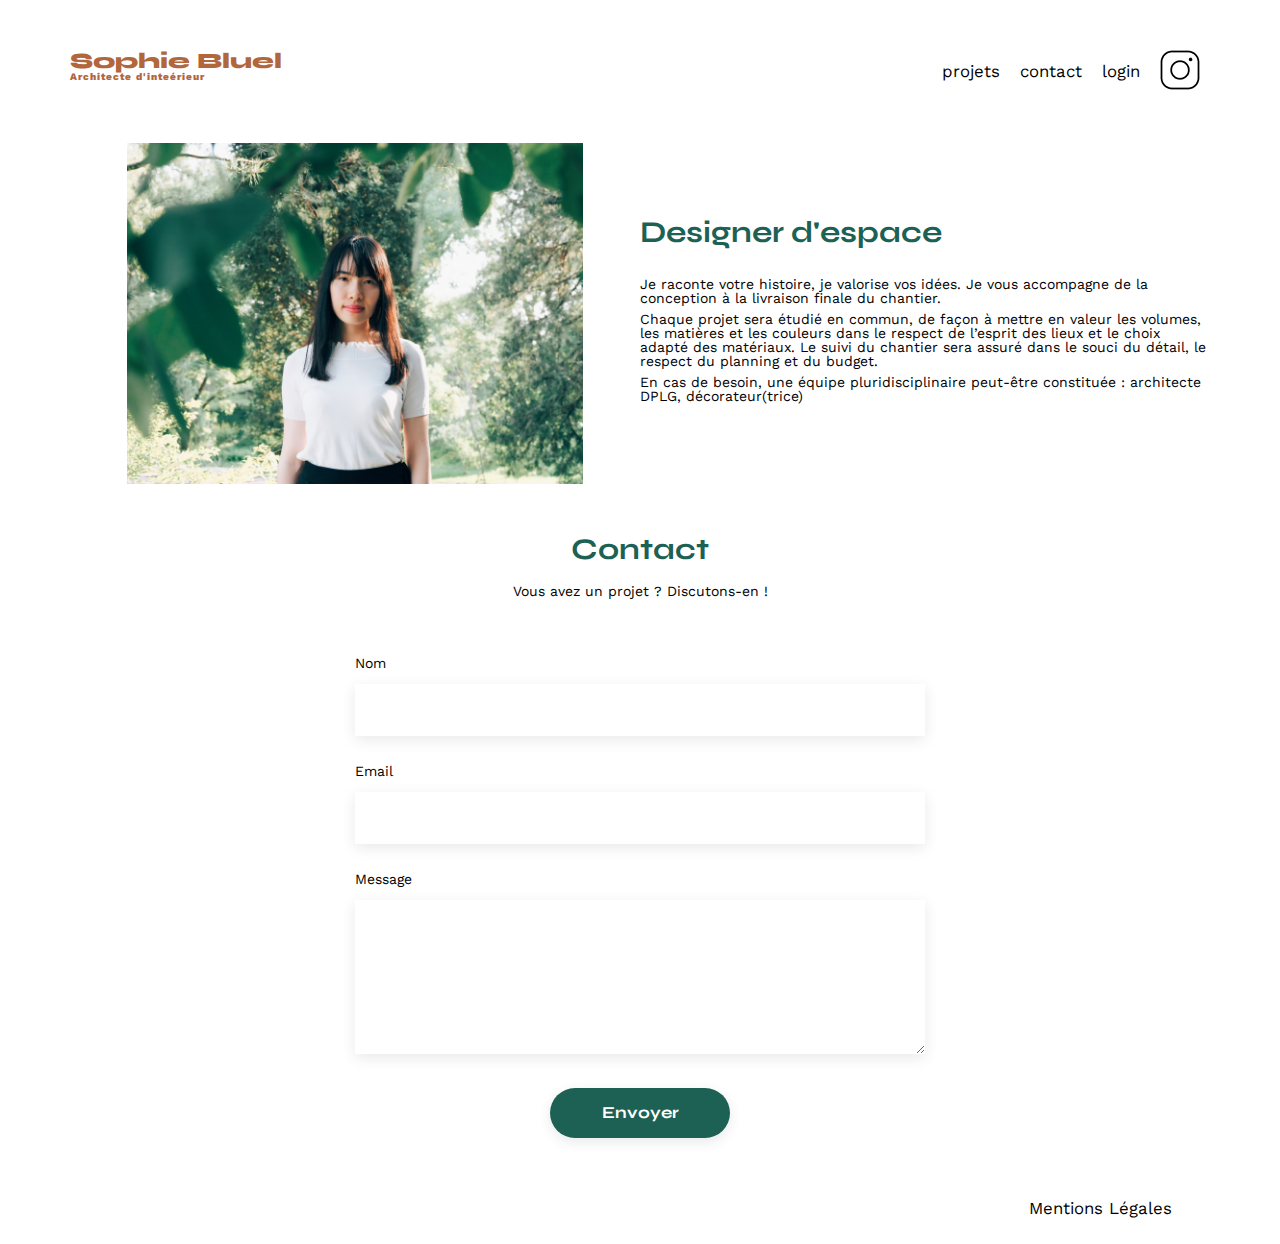
==== FrontEnd/index.html @ aadf54b1 "Filtre et page de login" ====
<!DOCTYPE html>
<html lang="fr">
<head>
	<meta charset="UTF-8">
	<title>Sophie Bluel - Architecte d'intérieur</title>
	<meta name="viewport" content="width=device-width, initial-scale=1.0">
	<link rel="preconnect" href="https://fonts.googleapis.com">
	<link rel="preconnect" href="https://fonts.gstatic.com" crossorigin>
	<link href="https://fonts.googleapis.com/css2?family=Syne:wght@700;800&family=Work+Sans&display=swap" rel="stylesheet">
	<meta name="description" content="">
	<link rel="stylesheet" href="./assets/style.css">
</head>
<body>
<header>
	<h1>Sophie Bluel <span>Architecte d'inteérieur</span></h1>
	<nav>
		<ul>
			<li class="boutonprojets">projets</li>
			<li>contact</li>
			<li class="boutonlogin">login</li>
			<li><img src="./assets/icons/instagram.png" alt="Instagram"></li>
		</ul>
	</nav>
</header>
<main>
	<div id="displaynone">
		<section id="introduction">
			<figure>
				<img src="./assets/images/sophie-bluel.png" alt="">
			</figure>
			<article>
				<h2>Designer d'espace</h2>
				<p>Je raconte votre histoire, je valorise vos idées. Je vous accompagne de la conception à la livraison finale du chantier.</p>
				<p>Chaque projet sera étudié en commun, de façon à mettre en valeur les volumes, les matières et les couleurs dans le respect de l’esprit des lieux et le choix adapté des matériaux. Le suivi du chantier sera assuré dans le souci du détail, le respect du planning et du budget.</p>
				<p>En cas de besoin, une équipe pluridisciplinaire peut-être constituée : architecte DPLG, décorateur(trice)</p>
			</article>
		</section>
		<section id="portfolio">
			
		</section>
		<section id="contact">
			<h2>Contact</h2>
			<p>Vous avez un projet ? Discutons-en !</p>
			<form action="#" method="post">
				<label for="name">Nom</label>
				<input type="text" name="name" id="name">
				<label for="email">Email</label>
				<input type="email" name="email" id="email">
				<label for="message">Message</label>
				<textarea name="message" id="message" cols="30" rows="10"></textarea>
				<input type="submit" value="Envoyer">
			</form>
		</section>
	</div>
	<div class="login displaynone">
		<h2>Log In</h2>
		<form class="formlogin" action="#" method="post">
			<label for="E-mail">E-mail</label>
			<input type="text" name="name" id="name">
			<label for="password">Mot de passe</label>
			<input type="password" name="email" id="email">
			<input class="boutonlog" type="submit" value="Se connecter">
			<a href="#">Mot de passe oublié</a>
		</form>
		
	</div>
</main>

<footer>
	<nav>
		<ul>
			<li>Mentions Légales</li>
		</ul>
	</nav>
</footer>

<script type="module" src="./assets/js/test.js"></script>
</body>
</html>
---- FrontEnd/assets/style.css ----
/* http://meyerweb.com/eric/tools/css/reset/
   v2.0 | 20110126
   License: none (public domain)
*/

html, body, div, span, applet, object, iframe,
h1, h2, h3, h4, h5, h6, p, blockquote, pre,
a, abbr, acronym, address, big, cite, code,
del, dfn, em, img, ins, kbd, q, s, samp,
small, strike, strong, sub, sup, tt, var,
b, u, i, center,
dl, dt, dd, ol, ul, li,
fieldset, form, label, legend,
table, caption, tbody, tfoot, thead, tr, th, td,
article, aside, canvas, details, embed,
figure, figcaption, footer, header, hgroup,
menu, nav, output, ruby, section, summary,
time, mark, audio, video {
	margin: 0;
	padding: 0;
	border: 0;
	font-size: 100%;
	font: inherit;
	vertical-align: baseline;
}
/* HTML5 display-role reset for older browsers */
article, aside, details, figcaption, figure,
footer, header, hgroup, menu, nav, section {
	display: block;
}
body {
	line-height: 1;
}
ol, ul {
	list-style: none;
}
blockquote, q {
	quotes: none;
}
blockquote:before, blockquote:after,
q:before, q:after {
	content: '';
	content: none;
}
table {
	border-collapse: collapse;
	border-spacing: 0;
}
/** end reset css**/
body {
	max-width: 1140px;
	margin:auto;
	font-family: 'Work Sans' ;
	font-size: 14px;
}
header {
	display: flex;
	justify-content: space-between;
	margin: 50px 0
}
section {
	margin: 50px 0
}

h1{
	display: flex;
	flex-direction: column;
	font-family: 'Syne';
	font-size: 22px;
	font-weight: 800;
	color: #B1663C
}

h1 > span {
	font-family: 'Work Sans';
	font-size:10px;
	letter-spacing: 0.1em;
;
}

h2{
	font-family: 'Syne';
	font-weight: 700;
	font-size: 30px;
	color: #1D6154
}
h3{
	font-family: 'Syne';
	font-weight: 700;
	font-size: 25px;
	color: #1D6154
}
nav ul {
	display: flex;
	align-items: center;
	list-style-type: none;

}
nav li {
	padding: 0 10px;
	font-size: 1.2em;
}

li:hover {
	color: #B1663C;
}
#introduction {
	display: flex;
	align-items: center;
}
#introduction figure {
	flex: 1
}
#introduction img {
	display: block;
	margin: auto;
	width: 80%;
}

#introduction article {
	flex: 1
}
#introduction h2 {
	margin-bottom: 1em;
}

#introduction p {
	margin-bottom: 0.5em;
}
#portfolio h2 {
	text-align: center;
	margin-bottom: 1em;
}
.gallery {
	width: 100%;
	display: grid;
	grid-template-columns: 1fr 1fr 1fr;
	grid-column-gap: 20px;
	grid-row-gap: 20px;
}

.gallery img {
	width: 100%;

}
#contact {
	width: 50%;
margin: auto;
}
#contact > * {
	text-align: center;

}
#contact h2{
	margin-bottom: 20px;
}
#contact form {
	text-align: left;
	margin-top:30px;
	display: flex;
	flex-direction: column;
}

#contact input {
	height: 50px;
	font-size: 1.2em;
	border: none;
	box-shadow: 0px 4px 14px rgba(0, 0, 0, 0.09);
}
#contact label {
	margin: 2em 0 1em 0;
}
#contact textarea {
	border: none;
	box-shadow: 0px 4px 14px rgba(0, 0, 0, 0.09);
}

input[type="submit"]{
	font-family: 'Syne';
	font-weight: 700;
	color: white;
	background-color: #1D6154;
	margin : 2em auto ;
	width: 180px;
	text-align: center;
	border-radius: 60px ;
}

footer nav ul {
	display: flex;
	justify-content: flex-end;
	margin: 2em
}

.bouton{
	background-color:white;
    color:#1d6356;
    box-shadow: 0px 0px 2px 2px rgb(29,99,86);
    border-radius:30px;
	border-color: #1D6154;
	margin-right: 2%;
	height: 30px;
	padding: 1%;
	margin: 1%;
	}
.bouton:hover{
	background-color: #1D6154;
	color: white;
	animation-name: bouton;
	animation-duration: 1s;
}
@keyframes bouton {
	from{
		opacity: 0;
	}
	to{
		opacity: 1;
	}
}	
.filtres{
	display: flex;
	justify-content: center;
	margin-bottom: 2%;
}

.filterButton{
	background-color: white;
  color: #1D6154;
  border-color: #1D6154;
  border-radius: 60px;
  font-family: 'Syne';
  font-style: normal;
  font-weight: 700;
  font-size: 16px;
  line-height: 19px;
  text-align: center;
  margin: 10px;
  height: 40px;
  min-width: 100px;
  padding-left: 10px;
  padding-right: 10px;
}

.filterButton:hover{
  background-color: #1D6154;
  color: white;
  cursor: pointer;
}

.filters{
	display: flex;
	flex-direction: row;
	justify-content: center;
}

.login{
	width: 50%;
  margin: auto;
  
}

.hidden{
	visibility: hidden;
}
.login h2{
	text-align: center;
}
.formlogin{
	display: flex;
	flex-direction: column;
}

.formlogin label {
	display: block;
	margin: 2em 0 1em 0;
}

.formlogin input {
  height: 50px;
  font-size: 1.2em;
  border: none;
  box-shadow: 0px 4px 14px rgba(0, 0, 0, 0.09);
  
}

.boutonlog{
	width: 40%;
}

.formlogin a {
	text-align: center;
	text-decoration: none;
	color: black;
}

.formlogin input[type="text"] {
	width: 85%;
}

.formlogin input[type="password"] {
	width: 85%;
}

.displaynone{
	display: none;
}
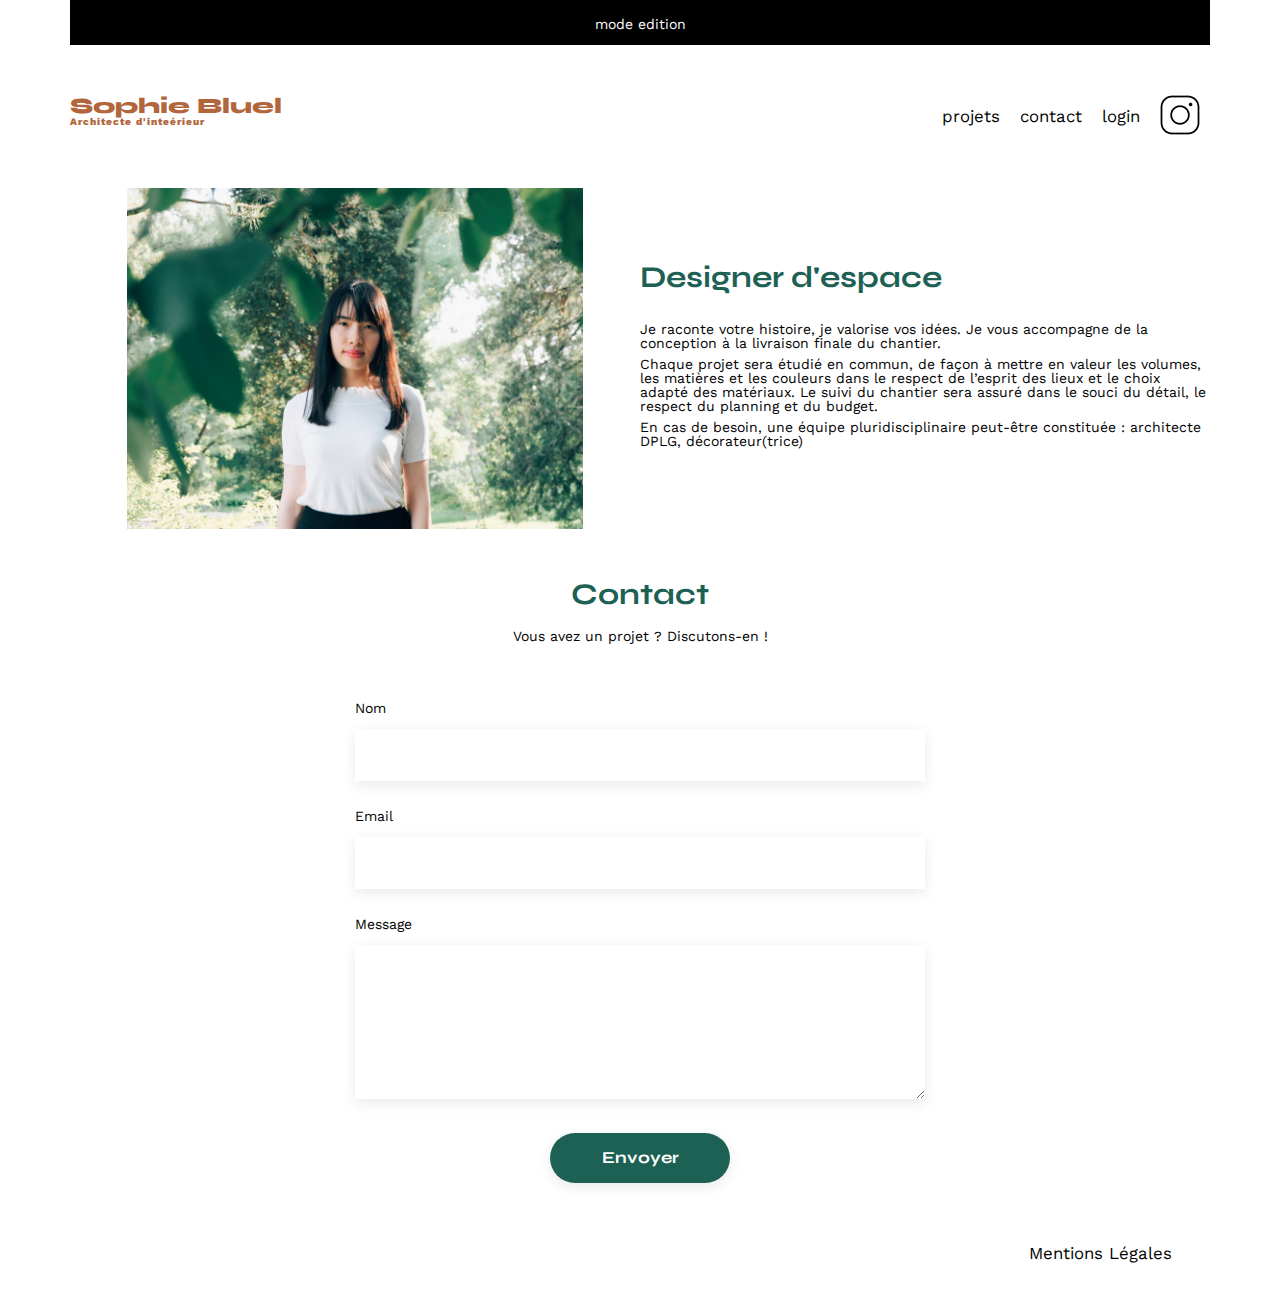
==== commit 29013ca1: "log in fini" ====
--- a/FrontEnd/index.html
+++ b/FrontEnd/index.html
@@ -11,13 +11,19 @@
 	<link rel="stylesheet" href="./assets/style.css">
 </head>
 <body>
+	<div id="edition" class="edition ">
+		<i class="fa fa-light fa-pen-to-square" aria-hidden="true"></i>
+		<p class="white">mode edition</p>
+	</div>
 <header>
+	
 	<h1>Sophie Bluel <span>Architecte d'inteérieur</span></h1>
 	<nav>
 		<ul>
 			<li class="boutonprojets">projets</li>
 			<li>contact</li>
 			<li class="boutonlogin">login</li>
+			<li class="displaynone boutonlogout">logout</li>
 			<li><img src="./assets/icons/instagram.png" alt="Instagram"></li>
 		</ul>
 	</nav>
@@ -52,18 +58,6 @@
 			</form>
 		</section>
 	</div>
-	<div class="login displaynone">
-		<h2>Log In</h2>
-		<form class="formlogin" action="#" method="post">
-			<label for="E-mail">E-mail</label>
-			<input type="text" name="name" id="name">
-			<label for="password">Mot de passe</label>
-			<input type="password" name="email" id="email">
-			<input class="boutonlog" type="submit" value="Se connecter">
-			<a href="#">Mot de passe oublié</a>
-		</form>
-		
-	</div>
 </main>
 
 <footer>
@@ -74,6 +68,6 @@
 	</nav>
 </footer>
 
-<script type="module" src="./assets/js/test.js"></script>
+<script type="module" src="./assets/js/index.js"></script>
 </body>
 </html>
--- a/FrontEnd/assets/style.css
+++ b/FrontEnd/assets/style.css
@@ -301,7 +301,26 @@
 	width: 85%;
 }
 
+.formlogin input[type="email"] {
+	width: 85%;
+}
+
 .displaynone{
 	display: none;
 }
 
+.erreurcss{
+	text-align: center;
+	color: red;
+}
+
+.edition{
+	background-color: black;
+	height: 45px;
+}
+
+.white{
+	color: white;
+	text-align: center;
+	padding-top: 1.5%;
+}
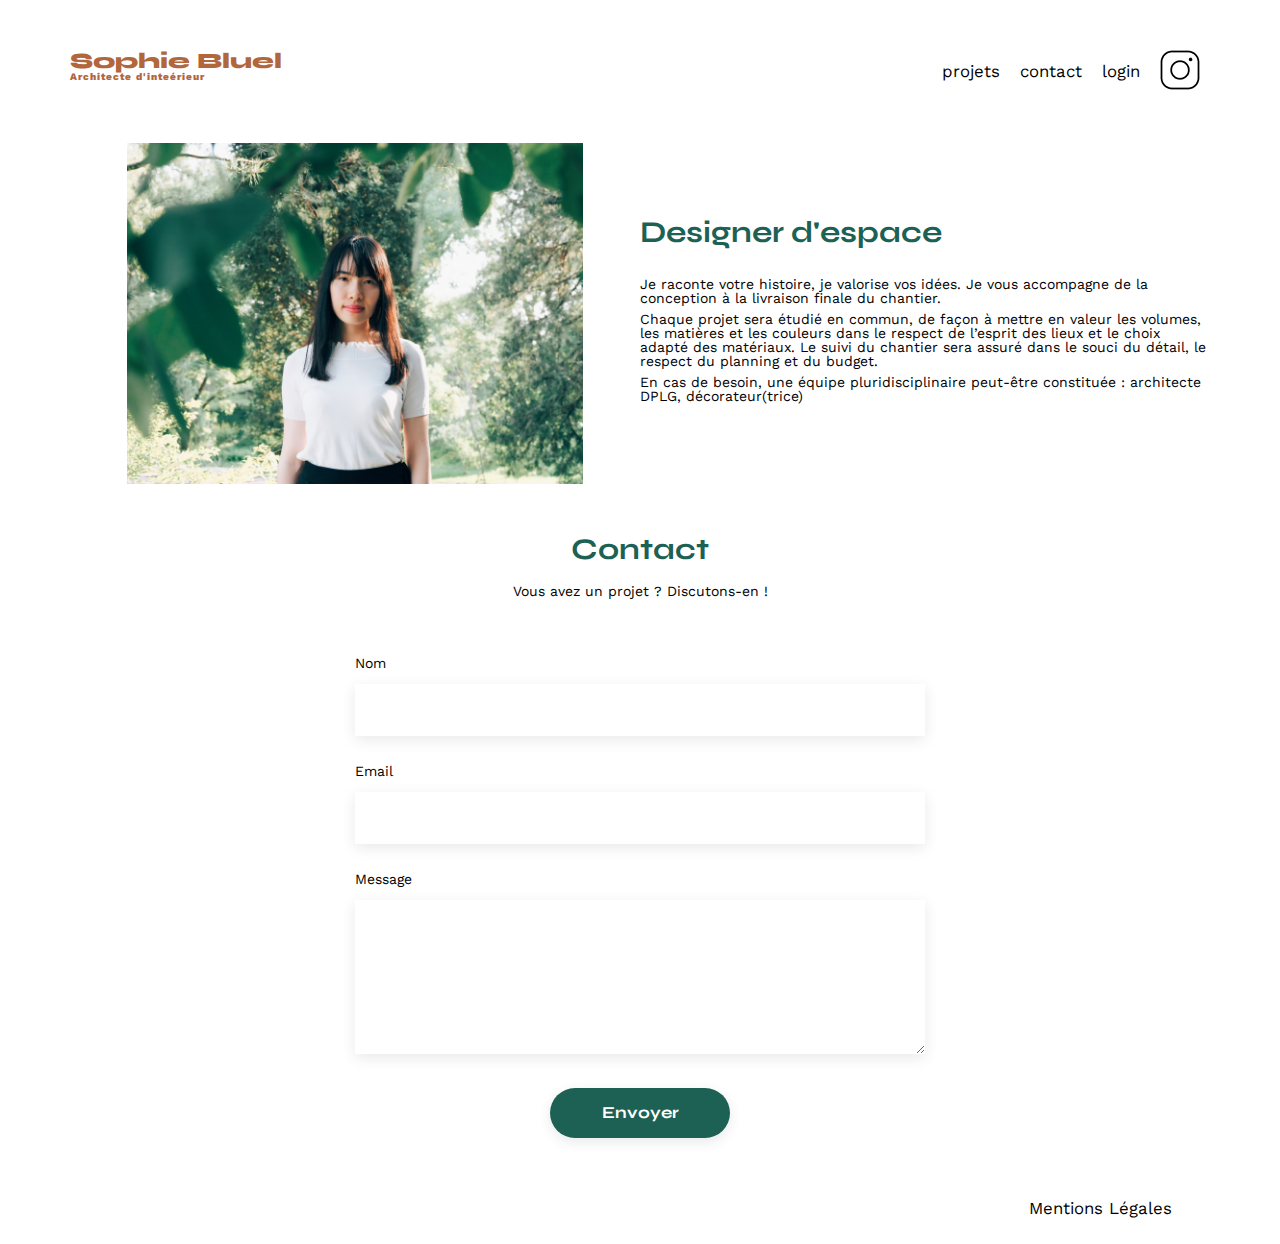
==== commit f9499696: "Début modale" ====
--- a/FrontEnd/index.html
+++ b/FrontEnd/index.html
@@ -11,8 +11,8 @@
 	<link rel="stylesheet" href="./assets/style.css">
 </head>
 <body>
-	<div id="edition" class="edition ">
-		<i class="fa fa-light fa-pen-to-square" aria-hidden="true"></i>
+	<div id="edition" class="edition displaynone">
+		<i class="fa-solid fa-pen-to-square"></i>
 		<p class="white">mode edition</p>
 	</div>
 <header>
@@ -42,7 +42,7 @@
 			</article>
 		</section>
 		<section id="portfolio">
-			
+			<p><a class="boutonmodale displaynone" href="#"><i class="fa-solid fa-pen-to-square"></i>Modale</a></p>
 		</section>
 		<section id="contact">
 			<h2>Contact</h2>
--- a/FrontEnd/assets/style.css
+++ b/FrontEnd/assets/style.css
@@ -316,11 +316,59 @@
 
 .edition{
 	background-color: black;
-	height: 45px;
+	height: 60px;
 }
 
 .white{
 	color: white;
 	text-align: center;
-	padding-top: 1.5%;
-}
+	padding-top: 2.5%;
+}
+
+.fa-pen-to-square{
+	color: red;
+	position: absolute;
+	right: 20px;
+}
+
+.modale{
+	display: flex;
+	justify-content: center;
+	align-items: center;
+	position: fixed;
+	top: 0;
+	left: 0;
+	width: 100%;
+	height: 100%;
+	background: rgba(0, 0, 0, 0.8);
+	
+}
+
+.modales{
+	position: fixed;
+	top: 0;
+	left: 0;
+	width: 100%;
+	height: 100%;
+	background: rgba(0, 0, 0, 0.8);
+}
+
+.modale-wrapper{
+	background-color: white;
+	border-radius: 10px;
+	width: 50%;
+	height: 50%;
+	padding: 20px;
+	overflow: auto;
+	
+}
+
+.modaleContentCatalogue {
+	display: grid;
+	justify-content: flex-start;
+	width: 80%;
+	margin: auto;
+	grid-template-columns: 1fr 1fr 1fr 1fr 1fr;
+	grid-column-gap: 10px;
+	grid-row-gap: 10px;
+  }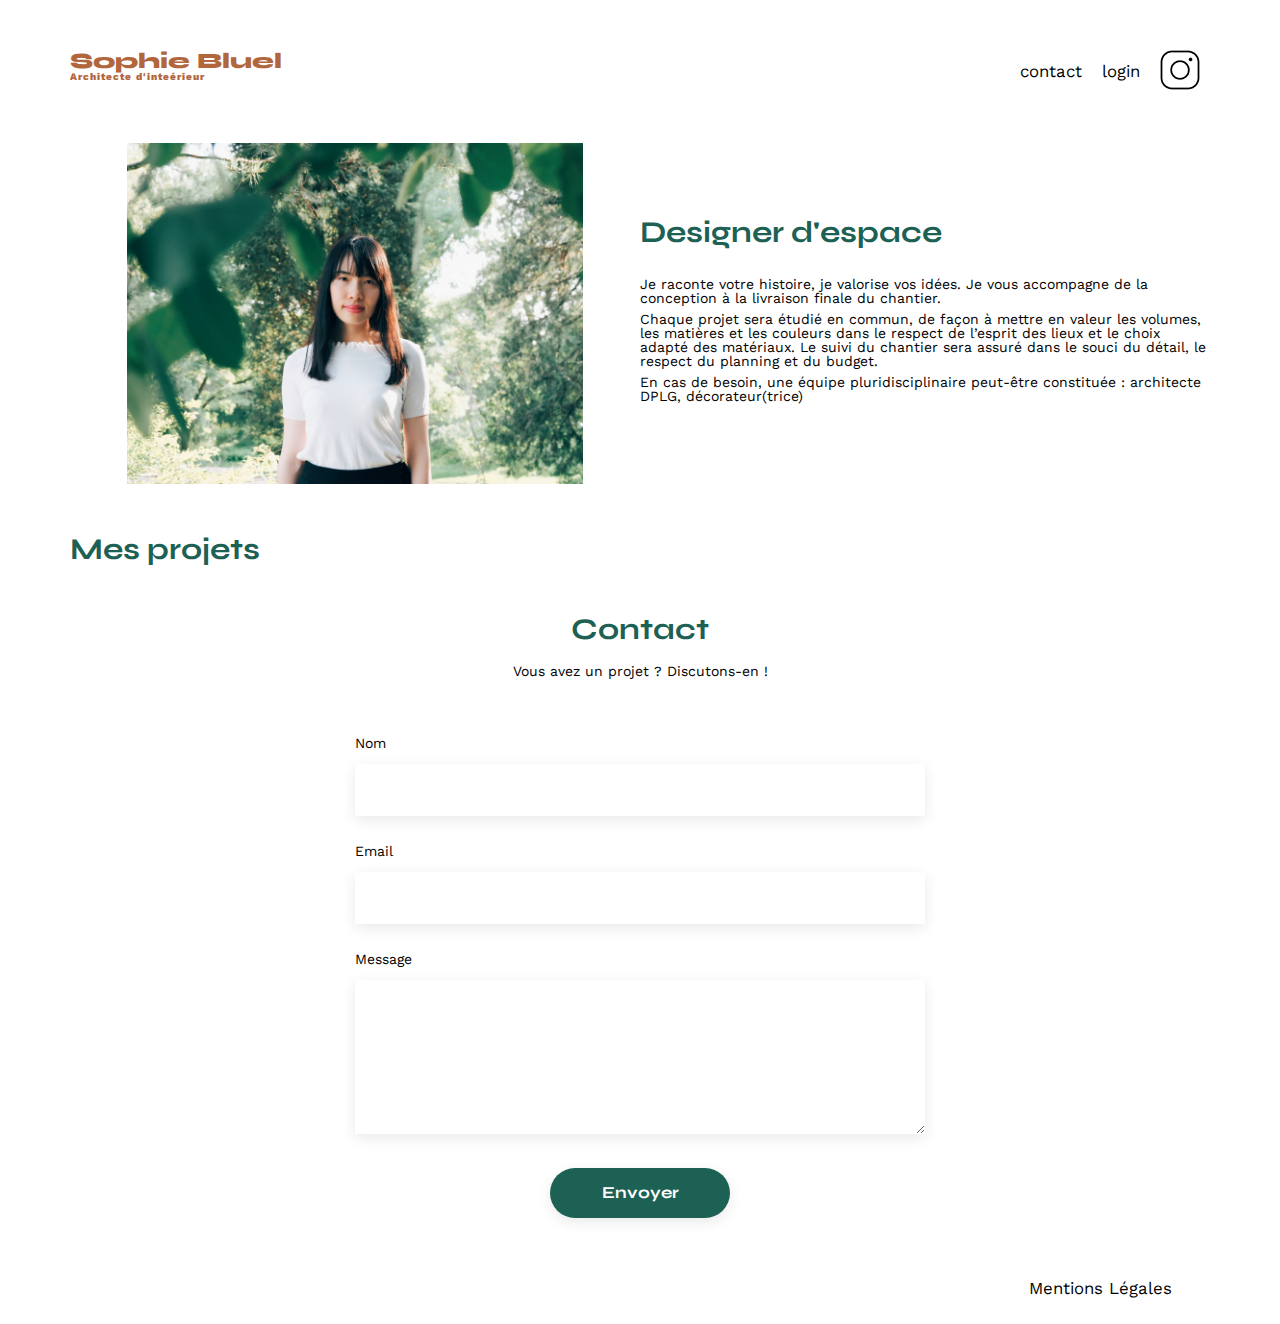
==== commit e4370a22: "Modale 2 style" ====
--- a/FrontEnd/index.html
+++ b/FrontEnd/index.html
@@ -7,6 +7,7 @@
 	<link rel="preconnect" href="https://fonts.googleapis.com">
 	<link rel="preconnect" href="https://fonts.gstatic.com" crossorigin>
 	<link href="https://fonts.googleapis.com/css2?family=Syne:wght@700;800&family=Work+Sans&display=swap" rel="stylesheet">
+	<link rel="stylesheet" href="https://cdnjs.cloudflare.com/ajax/libs/font-awesome/6.4.0/css/all.min.css">
 	<meta name="description" content="">
 	<link rel="stylesheet" href="./assets/style.css">
 </head>
@@ -41,8 +42,15 @@
 				<p>En cas de besoin, une équipe pluridisciplinaire peut-être constituée : architecte DPLG, décorateur(trice)</p>
 			</article>
 		</section>
-		<section id="portfolio">
-			<p><a class="boutonmodale displaynone" href="#"><i class="fa-solid fa-pen-to-square"></i>Modale</a></p>
+		<section id="works">
+			<h2>Mes projets</h2>
+			<a class="boutonmodale displaynone" href="#">Modale</a>
+			<div id="filters"></div>
+			<div id="gallery" class="gallery"></div>
+		</section>
+		<section id="portfolio" class="positionrelative">
+			<p>
+			</i></p>
 		</section>
 		<section id="contact">
 			<h2>Contact</h2>
@@ -58,6 +66,52 @@
 			</form>
 		</section>
 	</div>
+	<aside id = "modale" class="displaynone modaleSection" aria-hidden="true" role="dialog" aria-modal="false" aria-labelledby="modaleTitle"  >
+        <div class="modale-wrapper modale-stop ">
+        <a href="#" class="closeModale">X<i class="fa-solid fa-x"></i></a>
+        <div class="modale1">
+            <h3 class = "modaleTitle" id="modaleTitle">
+                Galerie Photo
+            </h3>
+            <div class="modaleContentCatalogue" id="modaleContentCatalogue">
+            
+            </div> 
+            <div class="modaleContentAddWorks" id="modaleContentAddworks">
+                
+                <input type="submit" value="Ajouter une photo" id="picAddBtn"></input>
+                <a href="#" id="selfDestructBtn">Supprimer la galerie</a>
+            </div>
+        </div>
+        <div class="modale2 displaynone" >
+            <a href="#" class="arrowLeft"> <i class="fa-solid fa-arrow-left"></i></a>
+            <h3 class = "modaleTitle" id="modaleTitle">
+                Ajout photo
+            </h3>
+                <div class="divAjoutPhotos" id="divAjoutPhotos">
+                   
+                    <div class="divAddWork">
+                    <div class="addWorkFormDiv">
+                    <form class="addWorkForm" method="post">
+                    <div class="dropzone" id="dropzone" >
+						<i class="fa-regular fa-image faAddImgSquare"></i>
+                    <label class="addImgLabel"><p>+ Ajouter Photo </p><p class="addWorkFormMandatoryStar">*</p><input type="file" accept="image/png, image/jpeg" name="image" id="imageInput" required> </input></label>
+                    <p> jpg, png: 4mo max</p>
+                    </div>
+                      
+                        <label class="addWorkLabel"><p>Titre</p> <p class="addWorkFormMandatoryStar">*</p></label>
+                        <input class="addWorkTitle" name="title" required></input>
+                        <label class="addWorkLabel"><p>Catégorie</p><p class="addWorkFormMandatoryStar">*</p></label>
+                        <select type="select" class="selectCategory" name="category" required>
+                          <option value=""></option>
+                        </select>
+                        <hr class="hrLineAddWorkForm">
+                        <input type="submit" value="Ajouter Photo"  id="confirmAddWork">
+                      </form>
+                    </div>
+                  </div>
+                           
+                </div>
+    </aside>
 </main>
 
 <footer>
@@ -68,6 +122,6 @@
 	</nav>
 </footer>
 
-<script type="module" src="./assets/js/index.js"></script>
+<script type="module" src="./assets/js/index1.js"></script>
 </body>
-</html>
+</html>--- a/FrontEnd/assets/style.css
+++ b/FrontEnd/assets/style.css
@@ -176,14 +176,17 @@
 }
 
 input[type="submit"]{
-	font-family: 'Syne';
-	font-weight: 700;
-	color: white;
-	background-color: #1D6154;
-	margin : 2em auto ;
-	width: 180px;
-	text-align: center;
-	border-radius: 60px ;
+  font-family: 'Syne';
+  font-weight: 700;
+  color: white;
+  background-color: #1D6154;
+  margin: 2em auto;
+  line-height: 20px;
+  width: 180px;
+  text-align: center;
+  border-radius: 60px;
+  border-style: none;
+  height: 40px;
 }
 
 footer nav ul {
@@ -305,6 +308,20 @@
 	width: 85%;
 }
 
+.modales{
+	position: fixed;
+	top: 0;
+	left: 0;
+	width: 100%;
+	height: 100%;
+	background: rgba(0, 0, 0, 0.8);
+}
+.modale2 {
+	display: flex;
+ 	position: relative;
+  	flex-direction: column;
+}
+
 .displaynone{
 	display: none;
 }
@@ -328,7 +345,11 @@
 .fa-pen-to-square{
 	color: red;
 	position: absolute;
-	right: 20px;
+	
+}
+
+.modifier{
+	right: 25px;
 }
 
 .modale{
@@ -344,14 +365,7 @@
 	
 }
 
-.modales{
-	position: fixed;
-	top: 0;
-	left: 0;
-	width: 100%;
-	height: 100%;
-	background: rgba(0, 0, 0, 0.8);
-}
+
 
 .modale-wrapper{
 	background-color: white;
@@ -360,6 +374,7 @@
 	height: 50%;
 	padding: 20px;
 	overflow: auto;
+	position: relative;
 	
 }
 
@@ -371,4 +386,167 @@
 	grid-template-columns: 1fr 1fr 1fr 1fr 1fr;
 	grid-column-gap: 10px;
 	grid-row-gap: 10px;
-  }+  }
+
+  .closeModale{
+	position: absolute;
+	right: 50px;
+  }
+
+  .modaleTitle{
+	text-align: center;
+	padding-bottom: 3%;
+  }
+
+  
+  .workModImage{
+	width: 100%;
+	object-fit: cover;
+	height: 16vh;
+	object-position: center;
+  }
+
+  .positionrelative{
+	position: relative;
+  }
+
+  .boutonmodale{
+	position: absolute;
+	right: 35px;
+	text-decoration: none;
+  }
+
+  .modaleContentAddWorks{
+	display: flex;
+  flex-direction: column;
+  align-items: center;
+  justify-content: center;
+  width: 80%;
+  border-top: 1px solid #B3B3B3;
+  margin: auto;
+}
+  
+
+
+.arrowLeft{
+	float: left;
+	position: absolute;
+}
+
+.trashSymbolImgDiv{
+  position: absolute;
+  top: 5px;
+  right: 5px;
+  border-radius: 2px;
+  background-color: black;
+  color: white;
+  width: auto;
+  height: auto;
+  padding: 7px;
+  text-decoration: none;
+}
+.trashSymbolImgDiv a{
+	text-decoration: inherit;
+	
+}
+a {
+	color: inherit;
+	margin: auto;
+}
+
+.workModFigure{
+  width: 100%;
+  margin-right: 1%;
+  height: auto;
+  margin-bottom: 10px;
+  position: relative;
+  
+}
+
+.dropzone{
+	width: 100%;
+  display: flex;
+  flex-direction: column;
+  justify-content: center;
+  align-items: center;
+  height: 180px;
+  background-color: #E8F1F7;
+}
+
+.fa-image {
+	font-weight: 400;
+}
+
+.divAjoutPhotos{
+	width: 80%;
+	margin: auto;
+}
+
+.addworkFrom{
+	width: 100%;
+	display: flex;
+	flex-direction: column;
+	height: auto;
+	justify-content: space-around;
+}
+
+.addImgLabel{
+  display: flex;
+  width: 50%;
+  background-color: #CBD6DC;
+  border-radius: 50px;
+  height: 40px;
+  font-family: 'Work Sans';
+  font-style: normal;
+  font-weight: 500;
+  font-size: 14px;
+  line-height: 16px;
+  text-align: center;
+  justify-content: center;
+  align-items: center;
+  color: #306685;
+}
+
+.addWorkForm label {
+	margin: 2em 0 1em 0;
+}
+
+.addworkFormMandatoryStar{
+	color: red;
+}
+
+#imageInput{
+	display: none;
+}
+
+.addWorkLabel {
+	display: flex;
+}
+
+.addWorkTitle{
+  height: 50px;
+  font-size: 1.2em;
+  border: none;
+  box-shadow: 0px 4px 14px rgba(0, 0, 0, 0.09);
+  width: 100%;
+}
+
+.addWorkForm select{
+  height: 50px;
+  font-size: 1.2em;
+  border: none;
+  box-shadow: 0px 4px 14px rgba(0, 0, 0, 0.09);
+  width: 100%;
+}
+
+.faAddImgSquare{
+	color: #B9C5CC;
+	font-size: 4em;
+}
+
+.hrLineAddWorkForm{
+  width: 100%;
+  margin-top: 20px;
+  background-color: #B3B3B3;
+  border: 1px solid #B3B3B3;
+}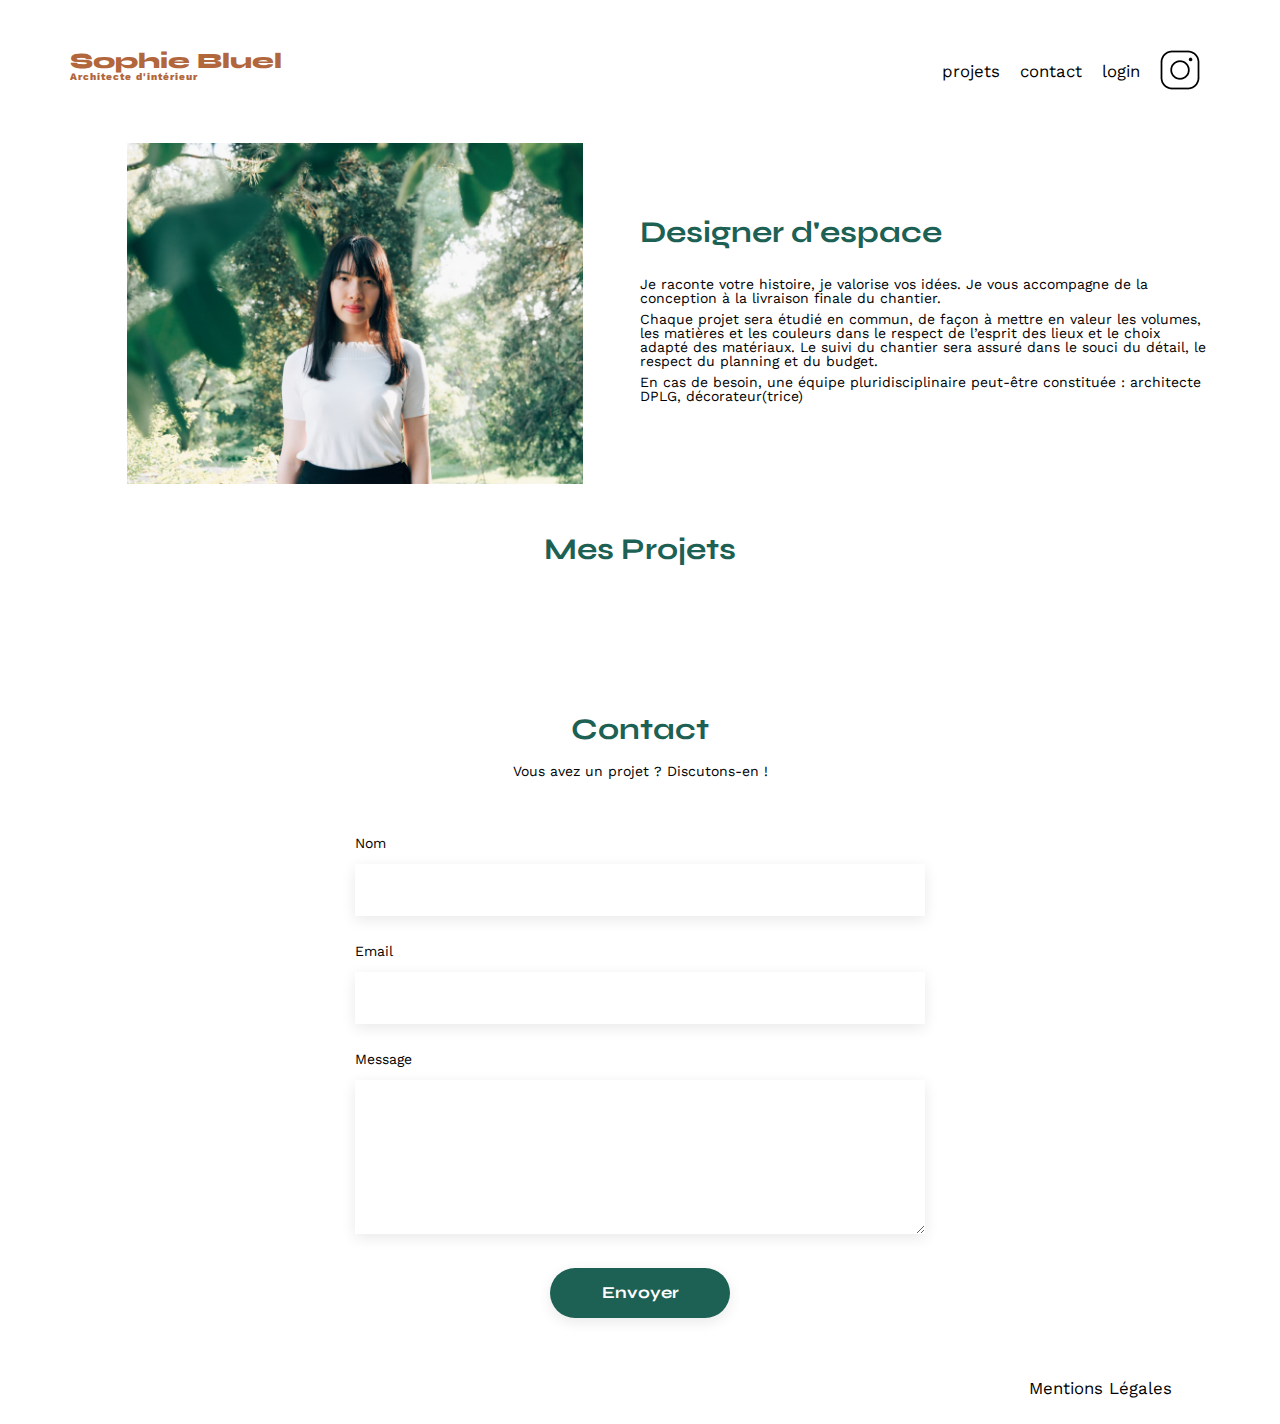
==== commit 4776697a: "Push fin" ====
--- a/FrontEnd/index.html
+++ b/FrontEnd/index.html
@@ -1,127 +1,128 @@
 <!DOCTYPE html>
 <html lang="fr">
-<head>
-	<meta charset="UTF-8">
-	<title>Sophie Bluel - Architecte d'intérieur</title>
-	<meta name="viewport" content="width=device-width, initial-scale=1.0">
-	<link rel="preconnect" href="https://fonts.googleapis.com">
-	<link rel="preconnect" href="https://fonts.gstatic.com" crossorigin>
-	<link href="https://fonts.googleapis.com/css2?family=Syne:wght@700;800&family=Work+Sans&display=swap" rel="stylesheet">
-	<link rel="stylesheet" href="https://cdnjs.cloudflare.com/ajax/libs/font-awesome/6.4.0/css/all.min.css">
-	<meta name="description" content="">
-	<link rel="stylesheet" href="./assets/style.css">
-</head>
-<body>
-	<div id="edition" class="edition displaynone">
-		<i class="fa-solid fa-pen-to-square"></i>
-		<p class="white">mode edition</p>
-	</div>
-<header>
-	
-	<h1>Sophie Bluel <span>Architecte d'inteérieur</span></h1>
-	<nav>
-		<ul>
-			<li class="boutonprojets">projets</li>
-			<li>contact</li>
-			<li class="boutonlogin">login</li>
-			<li class="displaynone boutonlogout">logout</li>
-			<li><img src="./assets/icons/instagram.png" alt="Instagram"></li>
-		</ul>
-	</nav>
-</header>
-<main>
-	<div id="displaynone">
-		<section id="introduction">
-			<figure>
-				<img src="./assets/images/sophie-bluel.png" alt="">
-			</figure>
-			<article>
-				<h2>Designer d'espace</h2>
-				<p>Je raconte votre histoire, je valorise vos idées. Je vous accompagne de la conception à la livraison finale du chantier.</p>
-				<p>Chaque projet sera étudié en commun, de façon à mettre en valeur les volumes, les matières et les couleurs dans le respect de l’esprit des lieux et le choix adapté des matériaux. Le suivi du chantier sera assuré dans le souci du détail, le respect du planning et du budget.</p>
-				<p>En cas de besoin, une équipe pluridisciplinaire peut-être constituée : architecte DPLG, décorateur(trice)</p>
-			</article>
-		</section>
-		<section id="works">
-			<h2>Mes projets</h2>
-			<a class="boutonmodale displaynone" href="#">Modale</a>
-			<div id="filters"></div>
-			<div id="gallery" class="gallery"></div>
-		</section>
-		<section id="portfolio" class="positionrelative">
-			<p>
-			</i></p>
-		</section>
-		<section id="contact">
-			<h2>Contact</h2>
-			<p>Vous avez un projet ? Discutons-en !</p>
-			<form action="#" method="post">
-				<label for="name">Nom</label>
-				<input type="text" name="name" id="name">
-				<label for="email">Email</label>
-				<input type="email" name="email" id="email">
-				<label for="message">Message</label>
-				<textarea name="message" id="message" cols="30" rows="10"></textarea>
-				<input type="submit" value="Envoyer">
-			</form>
-		</section>
-	</div>
-	<aside id = "modale" class="displaynone modaleSection" aria-hidden="true" role="dialog" aria-modal="false" aria-labelledby="modaleTitle"  >
-        <div class="modale-wrapper modale-stop ">
-        <a href="#" class="closeModale">X<i class="fa-solid fa-x"></i></a>
-        <div class="modale1">
-            <h3 class = "modaleTitle" id="modaleTitle">
-                Galerie Photo
-            </h3>
-            <div class="modaleContentCatalogue" id="modaleContentCatalogue">
-            
-            </div> 
-            <div class="modaleContentAddWorks" id="modaleContentAddworks">
-                
-                <input type="submit" value="Ajouter une photo" id="picAddBtn"></input>
-                <a href="#" id="selfDestructBtn">Supprimer la galerie</a>
-            </div>
+
+    <head>
+        <meta charset="UTF-8">
+        <title>Sophie Bluel - Architecte d'intérieur</title>
+        <meta name="viewport" content="width=device-width, initial-scale=1.0">
+        <link rel="preconnect" href="https://fonts.googleapis.com">
+        <link rel="preconnect" href="https://fonts.gstatic.com" crossorigin>
+        <link href="https://fonts.googleapis.com/css2?family=Syne:wght@700;800&family=Work+Sans&display=swap" rel="stylesheet">
+        <link rel="stylesheet" href="https://cdnjs.cloudflare.com/ajax/libs/font-awesome/6.4.0/css/all.min.css">
+        <meta name="description" content="">
+        <link rel="stylesheet" href="./assets/style.css">
+    </head>
+
+    <body>
+        <div class="edition">
+            <i class="fa-regular fa-pen-to-square"></i>&ensp;
+            <button class="mode">Mode édition</button>
+            <button class="publier">publier les changements</button>
         </div>
-        <div class="modale2 displaynone" >
-            <a href="#" class="arrowLeft"> <i class="fa-solid fa-arrow-left"></i></a>
-            <h3 class = "modaleTitle" id="modaleTitle">
-                Ajout photo
-            </h3>
-                <div class="divAjoutPhotos" id="divAjoutPhotos">
-                   
-                    <div class="divAddWork">
-                    <div class="addWorkFormDiv">
-                    <form class="addWorkForm" method="post">
-                    <div class="dropzone" id="dropzone" >
-						<i class="fa-regular fa-image faAddImgSquare"></i>
-                    <label class="addImgLabel"><p>+ Ajouter Photo </p><p class="addWorkFormMandatoryStar">*</p><input type="file" accept="image/png, image/jpeg" name="image" id="imageInput" required> </input></label>
-                    <p> jpg, png: 4mo max</p>
+        <header>
+            <h1>Sophie Bluel<span>Architecte d'intérieur</span>
+            </h1>
+            <nav>
+                <ul>
+                    <li>
+                        <a href="#portfolio">projets</a>
+                    </li>
+                    <li>
+                        <a href="#contact">contact</a>
+                    </li>
+                    <li>
+                        <a href="./login.html" id="login">login</a>
+                    </li>
+                    <li>
+                        <img src="./assets/icons/instagram.png" alt="Instagram">
+                    </li>
+                </ul>
+            </nav>
+        </header>
+        <main>
+            <section id="introduction">
+                <figure>
+                    <img src="./assets/images/sophie-bluel.png" alt="sophie-bluel">
+                    <button class="modifier modifier1">
+                        <i class="fa-regular fa-pen-to-square"></i>&ensp;modifier
+                    </button>
+                </figure>
+                <article>
+                    <button class="modifier modifier2">
+                        <i class="fa-regular fa-pen-to-square"></i>&ensp;modifier
+                    </button>
+                    <h2>Designer d'espace</h2>
+                    <p>Je raconte votre histoire, je valorise vos idées. Je vous accompagne de la conception à la livraison finale du chantier.</p>
+                    <p>Chaque projet sera étudié en commun, de façon à mettre en valeur les volumes, les matières et les couleurs dans le respect de l’esprit des lieux et le choix adapté des matériaux. Le suivi du chantier sera assuré dans le souci du détail, le respect du planning et du budget.</p>
+                    <p>En cas de besoin, une équipe pluridisciplinaire peut-être constituée : architecte DPLG, décorateur(trice)</p>
+                </article>
+            </section>
+            <section id="portfolio">
+                <h2>Mes Projets</h2>
+                <button class="modifier modifier3">
+                    <i class="fa-regular fa-pen-to-square"></i>&ensp;modifier
+                </button>
+                <div class="modalContainer">
+                    <div id="modal">
+                        <button class="close">
+                            <i class="fa-regular fa-xmark"></i>
+                        </button>
+                        <h2>Galerie photo</h2>
+                        <div class="worksContainer"></div>
+                        <div class="separator"></div>
+                        <button class="addWork">Ajouter une photo</button>
+                        <p>Supprimer la galerie</p>
                     </div>
-                      
-                        <label class="addWorkLabel"><p>Titre</p> <p class="addWorkFormMandatoryStar">*</p></label>
-                        <input class="addWorkTitle" name="title" required></input>
-                        <label class="addWorkLabel"><p>Catégorie</p><p class="addWorkFormMandatoryStar">*</p></label>
-                        <select type="select" class="selectCategory" name="category" required>
-                          <option value=""></option>
-                        </select>
-                        <hr class="hrLineAddWorkForm">
-                        <input type="submit" value="Ajouter Photo"  id="confirmAddWork">
-                      </form>
+                    <div id="modal2">
+                        <button class="back">
+                            <i class="fa-regular fa-arrow-left-long"></i>
+                        </button>
+                        <button class="close">
+                            <i class="fa-regular fa-xmark"></i>
+                        </button>
+                        <h2>Ajout photo</h2>
+                        <form action="#" method="post" id="sendImg">
+                            <div class="addImg">
+                                <i class="fa-regular fa-image"></i>
+                                <label for="uploadImg">+ Ajouter photo</label>
+                                <input type="file" id="uploadImg" onchange="previewImage(event)">
+                                <img id="preview">
+                                <p>jpg, png : 4mo max</p>
+                            </div>
+                            <label for="titre">Titre</label>
+                            <input type="text" name="titre" id="titre">
+                            <label for="categorie">Catégorie</label>
+                            <select name="categorie" id="categorie"></select>
+                            <div class="separator"></div>
+                            <button type="submit" class="valid">Valider</button>
+                        </form>
                     </div>
-                  </div>
-                           
                 </div>
-    </aside>
-</main>
+                <div class="btns"></div>
+                <div class="gallery"></div>
+            </section>
+            <section id="contact">
+                <h2>Contact</h2>
+                <p>Vous avez un projet ? Discutons-en !</p>
+                <form action="#" method="post">
+                    <label for="name">Nom</label>
+                    <input type="text" name="name" id="name">
+                    <label for="email">Email</label>
+                    <input type="email" name="email" id="email">
+                    <label for="message">Message</label>
+                    <textarea name="message" id="message" cols="30" rows="10"></textarea>
+                    <input type="submit" value="Envoyer">
+                </form>
+            </section>
+        </main>
 
-<footer>
-	<nav>
-		<ul>
-			<li>Mentions Légales</li>
-		</ul>
-	</nav>
-</footer>
-
-<script type="module" src="./assets/js/index1.js"></script>
-</body>
+        <footer>
+            <nav>
+                <ul>
+                    <li>Mentions Légales</li>
+                </ul>
+            </nav>
+        </footer>
+        <script src="./assets/js/index1.js"></script>
+    </body>
 </html>--- a/FrontEnd/assets/style.css
+++ b/FrontEnd/assets/style.css
@@ -2,7 +2,6 @@
    v2.0 | 20110126
    License: none (public domain)
 */
-
 html, body, div, span, applet, object, iframe,
 h1, h2, h3, h4, h5, h6, p, blockquote, pre,
 a, abbr, acronym, address, big, cite, code,
@@ -56,51 +55,47 @@
 header {
 	display: flex;
 	justify-content: space-between;
-	margin: 50px 0
+	margin: 50px 0;
+}
+header a {
+	text-decoration: none;
+	color: black;
+}
+header a:hover, .modifier:hover {
+	color: #B1663C;
+	transition: all 400ms ease-in-out;
 }
 section {
-	margin: 50px 0
-}
-
+	margin: 50px 0;
+}
 h1{
 	display: flex;
 	flex-direction: column;
 	font-family: 'Syne';
 	font-size: 22px;
 	font-weight: 800;
-	color: #B1663C
-}
-
+	color: #B1663C;
+}
 h1 > span {
 	font-family: 'Work Sans';
 	font-size:10px;
 	letter-spacing: 0.1em;
-;
-}
-
+}
 h2{
 	font-family: 'Syne';
 	font-weight: 700;
 	font-size: 30px;
-	color: #1D6154
-}
-h3{
-	font-family: 'Syne';
-	font-weight: 700;
-	font-size: 25px;
-	color: #1D6154
+	color: #1D6154;
 }
 nav ul {
 	display: flex;
 	align-items: center;
 	list-style-type: none;
-
 }
 nav li {
 	padding: 0 10px;
 	font-size: 1.2em;
 }
-
 li:hover {
 	color: #B1663C;
 }
@@ -109,27 +104,50 @@
 	align-items: center;
 }
 #introduction figure {
-	flex: 1
+	flex: 1;
+	position: relative;
 }
 #introduction img {
 	display: block;
 	margin: auto;
 	width: 80%;
 }
-
 #introduction article {
-	flex: 1
+	flex: 1;
+	position: relative;
 }
 #introduction h2 {
 	margin-bottom: 1em;
 }
-
 #introduction p {
 	margin-bottom: 0.5em;
 }
+#portfolio {
+	position: relative;
+}
 #portfolio h2 {
 	text-align: center;
-	margin-bottom: 1em;
+	margin-bottom: 50px;
+}
+.modifier1 {
+	position: absolute;
+	bottom: -20px;
+	left: 50px;
+	background: white;
+	border-style: none;
+}
+.modifier2 {
+	position: absolute;
+	top: -40px;
+	background: white;
+	border-style: none;
+}
+.modifier3 {
+	position: absolute;
+	top: 7px;
+	left: calc(50% + 120px);
+	background: white;
+	border-style: none;
 }
 .gallery {
 	width: 100%;
@@ -138,14 +156,14 @@
 	grid-column-gap: 20px;
 	grid-row-gap: 20px;
 }
-
 .gallery img {
 	width: 100%;
-
+	height: 100%;
+	object-fit: cover;
 }
 #contact {
 	width: 50%;
-margin: auto;
+	margin: auto;
 }
 #contact > * {
 	text-align: center;
@@ -160,7 +178,6 @@
 	display: flex;
 	flex-direction: column;
 }
-
 #contact input {
 	height: 50px;
 	font-size: 1.2em;
@@ -174,379 +191,258 @@
 	border: none;
 	box-shadow: 0px 4px 14px rgba(0, 0, 0, 0.09);
 }
+input[type="submit"]{
+	font-family: 'Syne';
+	font-weight: 700;
+	color: white;
+	background-color: #1D6154;
+	margin : 2em auto ;
+	width: 180px;
+	text-align: center;
+	border-radius: 60px ;
+}
+footer nav ul {
+	display: flex;
+	justify-content: flex-end;
+	margin: 2em;
+}
+.btns {
+	display: none;
+	justify-content: center;
+	column-gap: 10px;
+	margin-bottom: 50px;
+}
+.btn {
+	font-family: 'Syne';
+	background: white;
+	color: #1D6154;
+	border-radius: 60px;
+	border: 1px  #1D6154 solid;
+	padding: 8px 15px;
+}
+.active {
+	color: white;
+	background: #1D6154;
+}
+#login h2{
+	text-align: center;
+	margin: 150px 0 7px 0;
+}
+#login form{
+	display: flex;
+	flex-direction: column;
+	justify-content: center;
+}
+#login label {
+	margin: 30px 0 7px calc(50% - 190px);
+}
+#login input {
+	width: 380px;
+	height: 50px;
+	margin: 0 auto;
+	border: none;
+	box-shadow: 0px 4px 14px rgba(0, 0, 0, 0.1);
+}
+#login form div {
+	display: flex;
+	flex-direction: column;
+}
+.connexion {
+	width: 180px;
+	margin: 37px auto 28px auto;
+}
 
-input[type="submit"]{
-  font-family: 'Syne';
-  font-weight: 700;
-  color: white;
-  background-color: #1D6154;
-  margin: 2em auto;
-  line-height: 20px;
-  width: 180px;
-  text-align: center;
-  border-radius: 60px;
-  border-style: none;
-  height: 40px;
-}
-
-footer nav ul {
-	display: flex;
-	justify-content: flex-end;
-	margin: 2em
-}
-
-.bouton{
-	background-color:white;
-    color:#1d6356;
-    box-shadow: 0px 0px 2px 2px rgb(29,99,86);
-    border-radius:30px;
-	border-color: #1D6154;
-	margin-right: 2%;
-	height: 30px;
-	padding: 1%;
-	margin: 1%;
-	}
-.bouton:hover{
-	background-color: #1D6154;
-	color: white;
-	animation-name: bouton;
-	animation-duration: 1s;
-}
-@keyframes bouton {
-	from{
-		opacity: 0;
-	}
-	to{
-		opacity: 1;
-	}
-}	
-.filtres{
-	display: flex;
+#login a {
+	text-align: center;
+	color: black;
+}
+.edition {
+	display: none;
 	justify-content: center;
-	margin-bottom: 2%;
-}
-
-.filterButton{
+	align-items: center;
+	height: 60px;
+	width: 1440px;
+	margin-left: -150px;
+	background: black;
+}
+.edition i {
+	color: white;
+}
+.mode {
+	color: white;
+	background: black;
+	border: none;
+}
+.publier {
+	color: black;
 	background-color: white;
-  color: #1D6154;
-  border-color: #1D6154;
-  border-radius: 60px;
-  font-family: 'Syne';
-  font-style: normal;
-  font-weight: 700;
-  font-size: 16px;
-  line-height: 19px;
-  text-align: center;
-  margin: 10px;
-  height: 40px;
-  min-width: 100px;
-  padding-left: 10px;
-  padding-right: 10px;
-}
-
-.filterButton:hover{
-  background-color: #1D6154;
-  color: white;
-  cursor: pointer;
-}
-
-.filters{
-	display: flex;
-	flex-direction: row;
+	border: none;
+	padding: 10px 22px;
+	border-radius: 60px;
+	margin-left: 20px;
+}
+.modifier {
+	display: none;
+}
+.modalContainer {
+	display: none;
 	justify-content: center;
-}
-
-.login{
-	width: 50%;
-  margin: auto;
-  
-}
-
-.hidden{
-	visibility: hidden;
-}
-.login h2{
-	text-align: center;
-}
-.formlogin{
-	display: flex;
-	flex-direction: column;
-}
-
-.formlogin label {
-	display: block;
-	margin: 2em 0 1em 0;
-}
-
-.formlogin input {
-  height: 50px;
-  font-size: 1.2em;
-  border: none;
-  box-shadow: 0px 4px 14px rgba(0, 0, 0, 0.09);
-  
-}
-
-.boutonlog{
-	width: 40%;
-}
-
-.formlogin a {
-	text-align: center;
-	text-decoration: none;
-	color: black;
-}
-
-.formlogin input[type="text"] {
-	width: 85%;
-}
-
-.formlogin input[type="password"] {
-	width: 85%;
-}
-
-.formlogin input[type="email"] {
-	width: 85%;
-}
-
-.modales{
+	align-items: center;
+	width: 100vw;
+	height: 100vh;
+	background:rgba(0, 0, 0, 0.3);
 	position: fixed;
 	top: 0;
 	left: 0;
+	z-index: 1;
+}
+#modal, #modal2 {
+	display: none;
+	flex-direction: column;
+	align-items: center;
+	position: relative;
+	width: 630px;
+	height: 730px;
+	background: white;
+	border-radius: 10px;
+}
+#modal h2, #modal2 H2 {
+	font-family: 'Work Sans' ;
+	font-size: 26px;
+	font-weight: 400;
+	text-align: center;
+	color: black;
+	margin-top: 60px;
+	margin-bottom: 46px;
+}
+.worksContainer{
+	width: 420px;
+	display: grid;
+	grid-template-columns: repeat(5, 1fr);
+	grid-column-gap: 7px;
+	grid-row-gap: 10px;
+	overflow-y: auto;
+}
+.worksContainer img {
 	width: 100%;
-	height: 100%;
-	background: rgba(0, 0, 0, 0.8);
-}
-.modale2 {
-	display: flex;
- 	position: relative;
-  	flex-direction: column;
-}
-
-.displaynone{
-	display: none;
-}
-
-.erreurcss{
-	text-align: center;
-	color: red;
-}
-
-.edition{
-	background-color: black;
-	height: 60px;
-}
-
-.white{
-	color: white;
-	text-align: center;
-	padding-top: 2.5%;
-}
-
-.fa-pen-to-square{
-	color: red;
-	position: absolute;
-	
-}
-
-.modifier{
-	right: 25px;
-}
-
-.modale{
-	display: flex;
-	justify-content: center;
-	align-items: center;
-	position: fixed;
-	top: 0;
-	left: 0;
-	width: 100%;
-	height: 100%;
-	background: rgba(0, 0, 0, 0.8);
-	
-}
-
-
-
-.modale-wrapper{
-	background-color: white;
-	border-radius: 10px;
-	width: 50%;
-	height: 50%;
-	padding: 20px;
-	overflow: auto;
+	height: 105px;
+	object-fit: cover;
+}
+.worksContainer figure {
 	position: relative;
-	
-}
-
-.modaleContentCatalogue {
-	display: grid;
-	justify-content: flex-start;
-	width: 80%;
-	margin: auto;
-	grid-template-columns: 1fr 1fr 1fr 1fr 1fr;
-	grid-column-gap: 10px;
-	grid-row-gap: 10px;
-  }
-
-  .closeModale{
-	position: absolute;
-	right: 50px;
-  }
-
-  .modaleTitle{
-	text-align: center;
-	padding-bottom: 3%;
-  }
-
-  
-  .workModImage{
-	width: 100%;
-	object-fit: cover;
-	height: 16vh;
-	object-position: center;
-  }
-
-  .positionrelative{
-	position: relative;
-  }
-
-  .boutonmodale{
-	position: absolute;
-	right: 35px;
-	text-decoration: none;
-  }
-
-  .modaleContentAddWorks{
-	display: flex;
-  flex-direction: column;
-  align-items: center;
-  justify-content: center;
-  width: 80%;
-  border-top: 1px solid #B3B3B3;
-  margin: auto;
-}
-  
-
-
-.arrowLeft{
-	float: left;
-	position: absolute;
-}
-
-.trashSymbolImgDiv{
-  position: absolute;
-  top: 5px;
-  right: 5px;
-  border-radius: 2px;
-  background-color: black;
-  color: white;
-  width: auto;
-  height: auto;
-  padding: 7px;
-  text-decoration: none;
-}
-.trashSymbolImgDiv a{
-	text-decoration: inherit;
-	
-}
-a {
-	color: inherit;
-	margin: auto;
-}
-
-.workModFigure{
-  width: 100%;
-  margin-right: 1%;
-  height: auto;
-  margin-bottom: 10px;
-  position: relative;
-  
-}
-
-.dropzone{
-	width: 100%;
-  display: flex;
-  flex-direction: column;
-  justify-content: center;
-  align-items: center;
-  height: 180px;
-  background-color: #E8F1F7;
-}
-
-.fa-image {
+}
+.editer {
+	font-family: 'Work Sans';
+	font-size: 12px;
+	border: none;
+	background: white;
+	padding: 0;
+}
+.delete {
+	position: absolute;
+	top: 6px;
+	right: 4px;
+	color: white;
+	background: black;
+	padding: 4px;
+	border: none;
+	font-size: 9px;
+	border-radius: 2px;
+}
+.separator {
+	width: 420px;
+	height: 1px;
+	background: #B3B3B3;
+	margin: 47px auto 0 auto;
+}
+.close {
+	position: absolute;
+	top: 32px;
+	right: 36px;
+	background: white;
+	border: none;
+}
+.close i, .back i {
+	font-weight: 600;
+}
+.back {
+	position: absolute;
+	top: 32px;
+	left: 36px;
+	background: white;
+	border: none;
+}
+.addWork {
+	font-family: 'Syne';
+	color: white;
+	background: #1D6154;
+	border-radius: 60px;
+	border: none;
+	padding: 10px 50px;
+	margin: 38px 0 23px 0;
+	width: 240px;
+}
+.valid {
+	font-family: 'Syne';
+	color: white;
+	background: #A7A7A7;
+	border-radius: 60px;
+	border: none;
+	padding: 10px 50px;
+	margin: 38px auto 23px auto;
+	width: 240px;
+}
+#modal p {
+	font-family: 'Work Sans';
 	font-weight: 400;
-}
-
-.divAjoutPhotos{
-	width: 80%;
-	margin: auto;
-}
-
-.addworkFrom{
-	width: 100%;
-	display: flex;
-	flex-direction: column;
-	height: auto;
-	justify-content: space-around;
-}
-
-.addImgLabel{
-  display: flex;
-  width: 50%;
-  background-color: #CBD6DC;
-  border-radius: 50px;
-  height: 40px;
-  font-family: 'Work Sans';
-  font-style: normal;
-  font-weight: 500;
-  font-size: 14px;
-  line-height: 16px;
-  text-align: center;
-  justify-content: center;
-  align-items: center;
-  color: #306685;
-}
-
-.addWorkForm label {
-	margin: 2em 0 1em 0;
-}
-
-.addworkFormMandatoryStar{
-	color: red;
-}
-
-#imageInput{
-	display: none;
-}
-
-.addWorkLabel {
-	display: flex;
-}
-
-.addWorkTitle{
-  height: 50px;
-  font-size: 1.2em;
-  border: none;
-  box-shadow: 0px 4px 14px rgba(0, 0, 0, 0.09);
-  width: 100%;
-}
-
-.addWorkForm select{
-  height: 50px;
-  font-size: 1.2em;
-  border: none;
-  box-shadow: 0px 4px 14px rgba(0, 0, 0, 0.09);
-  width: 100%;
-}
-
-.faAddImgSquare{
+	color: #D65353;
+	margin-bottom: 20px;
+}
+#titre, #categorie {
+	width: 420px;
+	height: 50px;
+	border: none;
+	box-shadow: 0px 4px 14px rgba(0, 0, 0, 0.1);
+}
+#sendImg {
+	display: flex;
+	flex-direction: column;
+}
+#sendImg label {
+ margin: 21px 0 10px 0;
+}
+.addImg {
+	margin: 0 auto;
+	width: 420px;
+	height: 170px;
+	background: #E8F1F6;
+	display: flex;
+	flex-direction: column;
+	align-items: center;
+	justify-content: space-evenly;
+	margin-bottom: 9px;
+}
+.addImg i {
+	font-size: 46px;
 	color: #B9C5CC;
-	font-size: 4em;
-}
-
-.hrLineAddWorkForm{
-  width: 100%;
-  margin-top: 20px;
-  background-color: #B3B3B3;
-  border: 1px solid #B3B3B3;
+	padding-top: 28px;
+}
+.addImg input {
+	display: none;
+}
+.addImg label {
+	color: #306685;
+	background: #CBD6DC;
+	padding: 10px 33px;
+	border-radius: 50px;
+}
+.addImg p {
+	padding-bottom: 19px;
+}
+.envoyer {
+	background: #1D6154;
+}
+#preview {
+	position: absolute;
+	height: 170px;
 }